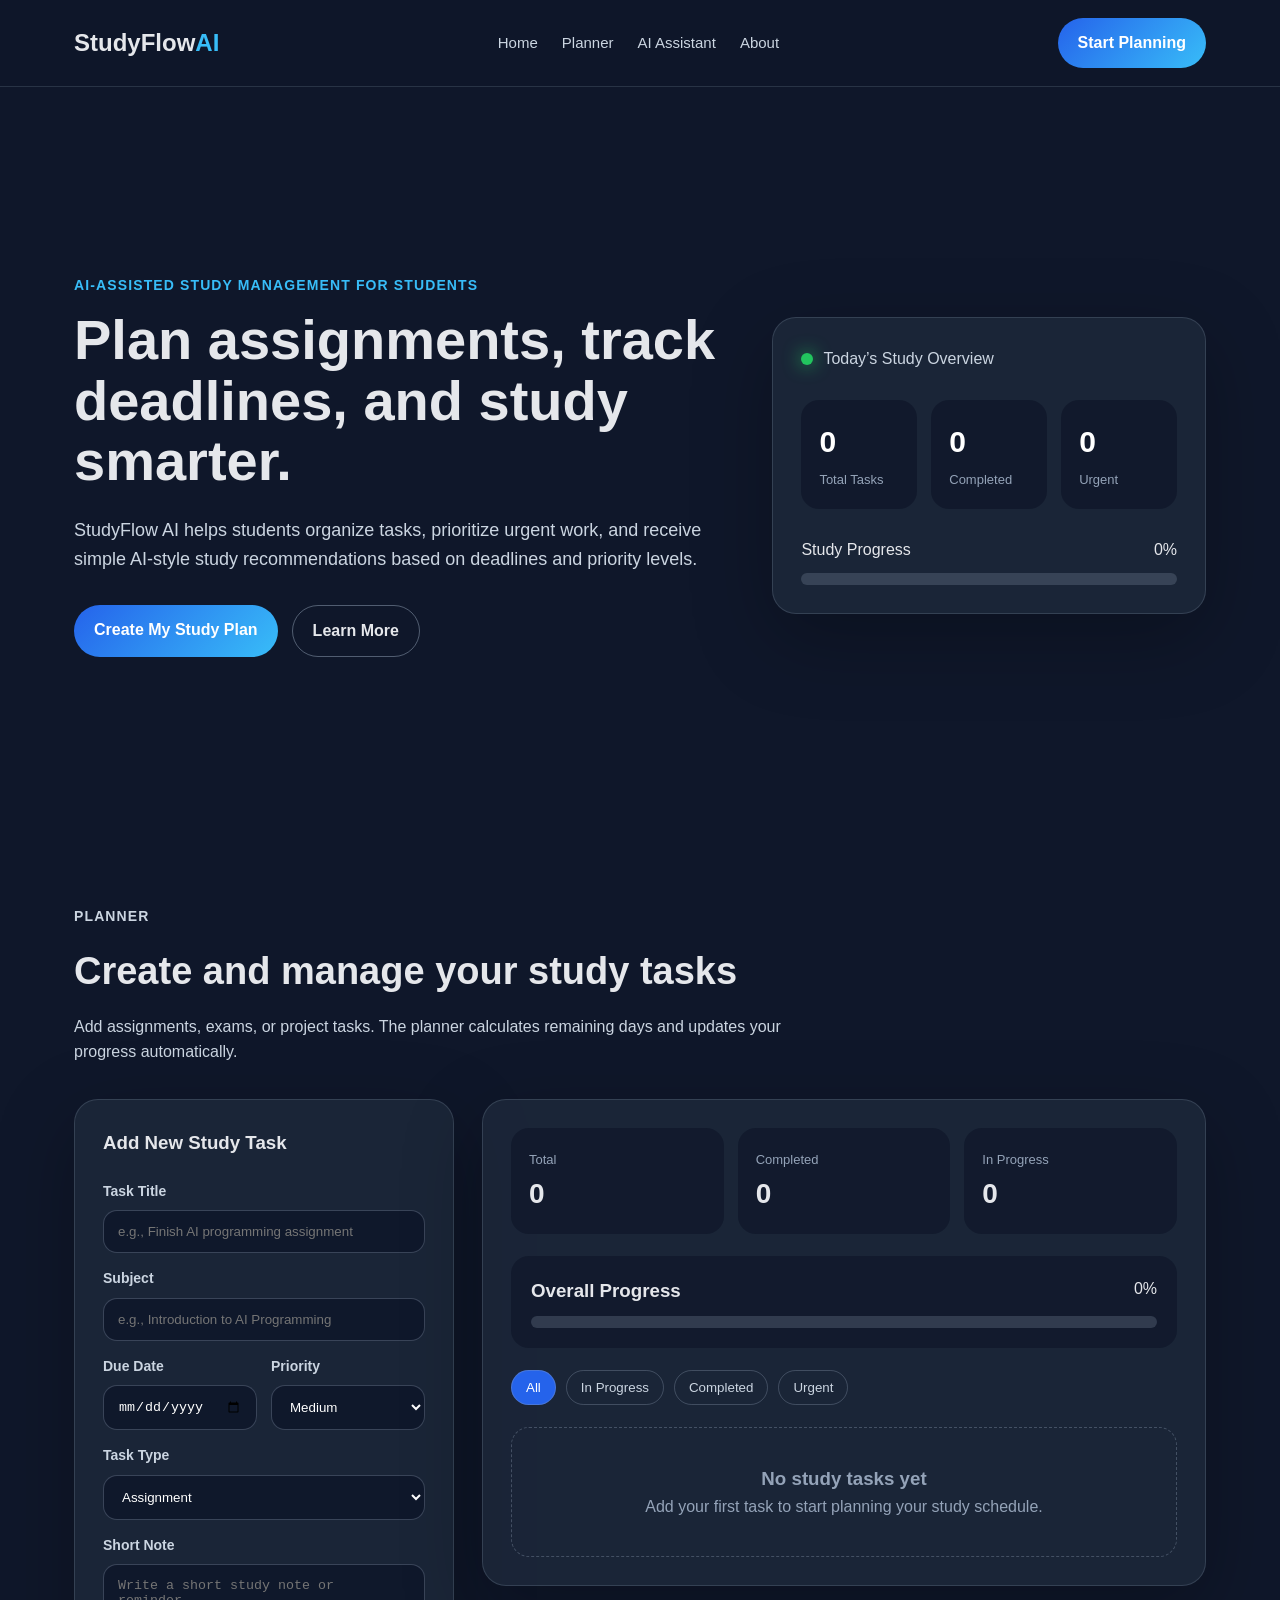
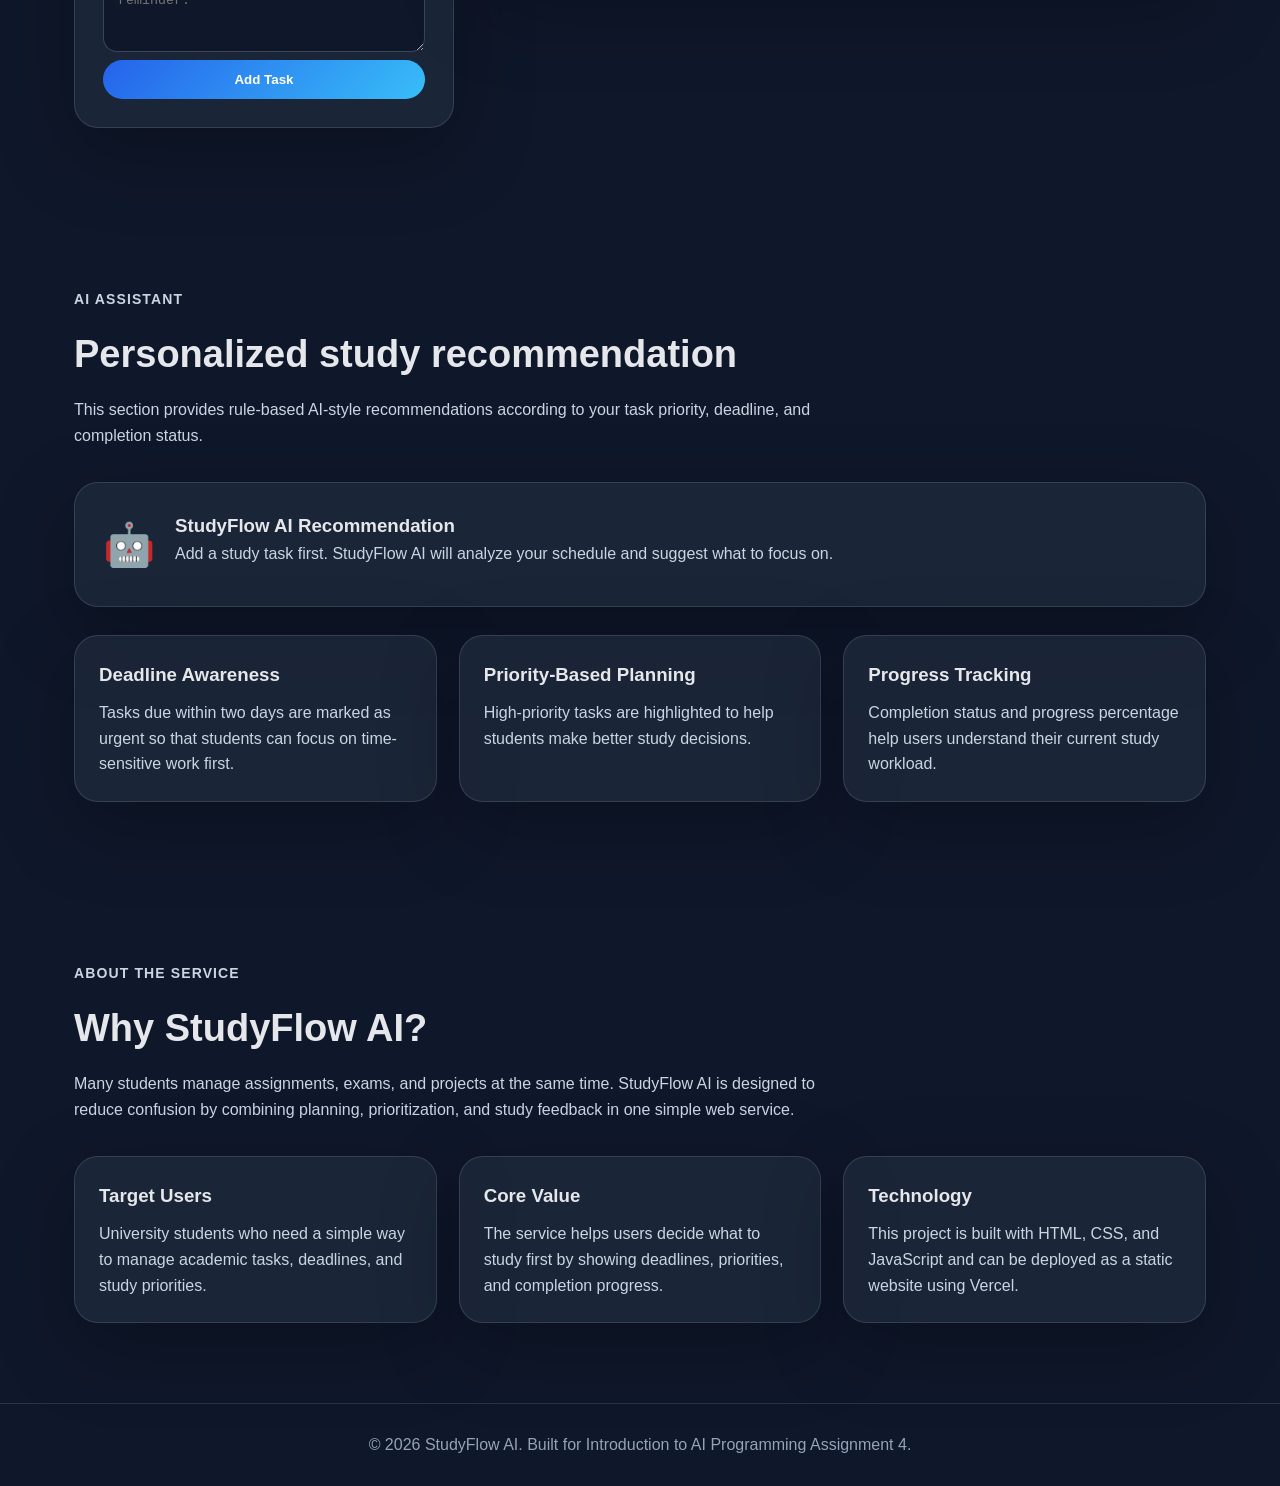
==== index.html @ b733a641 "Initial StudyFlow AI project" ====
<!DOCTYPE html>
<html lang="en">
<head>
  <meta charset="UTF-8" />
  <meta name="viewport" content="width=device-width, initial-scale=1.0" />
  <title>StudyFlow AI | Smart Study Planner</title>
  <link rel="stylesheet" href="style.css" />
</head>
<body>
  <header class="site-header">
    <nav class="navbar">
      <a href="#home" class="logo">StudyFlow<span>AI</span></a>

      <button class="menu-toggle" id="menuToggle" aria-label="Open navigation menu">
        ☰
      </button>

      <ul class="nav-links" id="navLinks">
        <li><a href="#home">Home</a></li>
        <li><a href="#planner">Planner</a></li>
        <li><a href="#assistant">AI Assistant</a></li>
        <li><a href="#about">About</a></li>
      </ul>

      <a href="#planner" class="nav-button">Start Planning</a>
    </nav>
  </header>

  <main>
    <section id="home" class="hero-section">
      <div class="hero-content">
        <p class="eyebrow">AI-assisted study management for students</p>
        <h1>Plan assignments, track deadlines, and study smarter.</h1>
        <p class="hero-description">
          StudyFlow AI helps students organize tasks, prioritize urgent work,
          and receive simple AI-style study recommendations based on deadlines
          and priority levels.
        </p>

        <div class="hero-actions">
          <a href="#planner" class="primary-button">Create My Study Plan</a>
          <a href="#about" class="secondary-button">Learn More</a>
        </div>
      </div>

      <div class="hero-card">
        <div class="card-header">
          <span class="status-dot"></span>
          <span>Today’s Study Overview</span>
        </div>

        <div class="overview-grid">
          <div>
            <strong id="heroTotalTasks">0</strong>
            <span>Total Tasks</span>
          </div>
          <div>
            <strong id="heroCompletedTasks">0</strong>
            <span>Completed</span>
          </div>
          <div>
            <strong id="heroUrgentTasks">0</strong>
            <span>Urgent</span>
          </div>
        </div>

        <div class="mini-progress">
          <div class="mini-progress-label">
            <span>Study Progress</span>
            <span id="heroProgressText">0%</span>
          </div>
          <div class="progress-track">
            <div class="progress-fill" id="heroProgressFill"></div>
          </div>
        </div>
      </div>
    </section>

    <section id="planner" class="section planner-section">
      <div class="section-heading">
        <p class="eyebrow">Planner</p>
        <h2>Create and manage your study tasks</h2>
        <p>
          Add assignments, exams, or project tasks. The planner calculates
          remaining days and updates your progress automatically.
        </p>
      </div>

      <div class="planner-layout">
        <form class="task-form" id="taskForm">
          <h3>Add New Study Task</h3>

          <label for="taskTitle">Task Title</label>
          <input
            type="text"
            id="taskTitle"
            placeholder="e.g., Finish AI programming assignment"
            required
          />

          <label for="subjectName">Subject</label>
          <input
            type="text"
            id="subjectName"
            placeholder="e.g., Introduction to AI Programming"
            required
          />

          <div class="form-row">
            <div>
              <label for="dueDate">Due Date</label>
              <input type="date" id="dueDate" required />
            </div>

            <div>
              <label for="priority">Priority</label>
              <select id="priority" required>
                <option value="High">High</option>
                <option value="Medium" selected>Medium</option>
                <option value="Low">Low</option>
              </select>
            </div>
          </div>

          <label for="taskType">Task Type</label>
          <select id="taskType" required>
            <option value="Assignment">Assignment</option>
            <option value="Exam">Exam</option>
            <option value="Project">Project</option>
            <option value="Review">Review</option>
          </select>

          <label for="taskNote">Short Note</label>
          <textarea
            id="taskNote"
            rows="4"
            placeholder="Write a short study note or reminder."
          ></textarea>

          <button type="submit" class="primary-button full-width">
            Add Task
          </button>
        </form>

        <div class="task-dashboard">
          <div class="dashboard-summary">
            <div class="summary-card">
              <span>Total</span>
              <strong id="totalTasks">0</strong>
            </div>
            <div class="summary-card">
              <span>Completed</span>
              <strong id="completedTasks">0</strong>
            </div>
            <div class="summary-card">
              <span>In Progress</span>
              <strong id="pendingTasks">0</strong>
            </div>
          </div>

          <div class="progress-panel">
            <div class="progress-title">
              <h3>Overall Progress</h3>
              <span id="progressPercentage">0%</span>
            </div>
            <div class="progress-track">
              <div class="progress-fill" id="progressFill"></div>
            </div>
          </div>

          <div class="filter-bar">
            <button class="filter-button active" data-filter="all">All</button>
            <button class="filter-button" data-filter="pending">In Progress</button>
            <button class="filter-button" data-filter="completed">Completed</button>
            <button class="filter-button" data-filter="urgent">Urgent</button>
          </div>

          <div class="task-list" id="taskList">
            <div class="empty-state" id="emptyState">
              <h3>No study tasks yet</h3>
              <p>Add your first task to start planning your study schedule.</p>
            </div>
          </div>
        </div>
      </div>
    </section>

    <section id="assistant" class="section assistant-section">
      <div class="section-heading">
        <p class="eyebrow">AI Assistant</p>
        <h2>Personalized study recommendation</h2>
        <p>
          This section provides rule-based AI-style recommendations according
          to your task priority, deadline, and completion status.
        </p>
      </div>

      <div class="assistant-card">
        <div class="assistant-icon">🤖</div>
        <div>
          <h3>StudyFlow AI Recommendation</h3>
          <p id="aiRecommendation">
            Add a study task first. StudyFlow AI will analyze your schedule and
            suggest what to focus on.
          </p>
        </div>
      </div>

      <div class="tip-grid">
        <div class="tip-card">
          <h3>Deadline Awareness</h3>
          <p>
            Tasks due within two days are marked as urgent so that students can
            focus on time-sensitive work first.
          </p>
        </div>

        <div class="tip-card">
          <h3>Priority-Based Planning</h3>
          <p>
            High-priority tasks are highlighted to help students make better
            study decisions.
          </p>
        </div>

        <div class="tip-card">
          <h3>Progress Tracking</h3>
          <p>
            Completion status and progress percentage help users understand
            their current study workload.
          </p>
        </div>
      </div>
    </section>

    <section id="about" class="section about-section">
      <div class="section-heading">
        <p class="eyebrow">About the Service</p>
        <h2>Why StudyFlow AI?</h2>
        <p>
          Many students manage assignments, exams, and projects at the same
          time. StudyFlow AI is designed to reduce confusion by combining
          planning, prioritization, and study feedback in one simple web service.
        </p>
      </div>

      <div class="about-grid">
        <div class="about-card">
          <h3>Target Users</h3>
          <p>
            University students who need a simple way to manage academic tasks,
            deadlines, and study priorities.
          </p>
        </div>

        <div class="about-card">
          <h3>Core Value</h3>
          <p>
            The service helps users decide what to study first by showing
            deadlines, priorities, and completion progress.
          </p>
        </div>

        <div class="about-card">
          <h3>Technology</h3>
          <p>
            This project is built with HTML, CSS, and JavaScript and can be
            deployed as a static website using Vercel.
          </p>
        </div>
      </div>
    </section>
  </main>

  <footer class="site-footer">
    <p>© 2026 StudyFlow AI. Built for Introduction to AI Programming Assignment 4.</p>
  </footer>

  <script src="script.js"></script>
</body>
</html>
---- style.css ----
* {
  box-sizing: border-box;
  margin: 0;
  padding: 0;
}

html {
  scroll-behavior: smooth;
}

body {
  font-family: Arial, sans-serif;
  background: #0f172a;
  color: #e5e7eb;
  line-height: 1.6;
}

a {
  color: inherit;
  text-decoration: none;
}

.site-header {
  position: sticky;
  top: 0;
  z-index: 100;
  background: rgba(15, 23, 42, 0.92);
  backdrop-filter: blur(12px);
  border-bottom: 1px solid rgba(148, 163, 184, 0.2);
}

.navbar {
  max-width: 1180px;
  margin: 0 auto;
  padding: 18px 24px;
  display: flex;
  align-items: center;
  justify-content: space-between;
}

.logo {
  font-size: 24px;
  font-weight: 800;
}

.logo span {
  color: #38bdf8;
}

.nav-links {
  display: flex;
  gap: 24px;
  list-style: none;
}

.nav-links a {
  color: #cbd5e1;
  font-size: 15px;
}

.nav-links a:hover {
  color: #38bdf8;
}

.menu-toggle {
  display: none;
  background: none;
  border: none;
  color: white;
  font-size: 26px;
  cursor: pointer;
}

.nav-button,
.primary-button,
.secondary-button {
  border-radius: 999px;
  padding: 12px 20px;
  font-weight: 700;
  cursor: pointer;
  border: none;
  display: inline-block;
}

.nav-button,
.primary-button {
  background: linear-gradient(135deg, #2563eb, #38bdf8);
  color: white;
}

.secondary-button {
  border: 1px solid rgba(148, 163, 184, 0.5);
  color: #e5e7eb;
}

.full-width {
  width: 100%;
}

.hero-section {
  max-width: 1180px;
  margin: 0 auto;
  min-height: 82vh;
  padding: 90px 24px 70px;
  display: grid;
  grid-template-columns: 1.2fr 0.8fr;
  gap: 48px;
  align-items: center;
}

.eyebrow {
  color: #38bdf8;
  font-size: 14px;
  font-weight: 800;
  text-transform: uppercase;
  letter-spacing: 0.08em;
  margin-bottom: 14px;
}

.hero-content h1 {
  font-size: 56px;
  line-height: 1.08;
  margin-bottom: 24px;
}

.hero-description {
  color: #cbd5e1;
  max-width: 680px;
  font-size: 18px;
  margin-bottom: 32px;
}

.hero-actions {
  display: flex;
  gap: 14px;
  flex-wrap: wrap;
}

.hero-card,
.task-form,
.task-dashboard,
.assistant-card,
.tip-card,
.about-card {
  background: rgba(30, 41, 59, 0.78);
  border: 1px solid rgba(148, 163, 184, 0.22);
  border-radius: 24px;
  box-shadow: 0 24px 80px rgba(0, 0, 0, 0.26);
}

.hero-card {
  padding: 28px;
}

.card-header {
  display: flex;
  align-items: center;
  gap: 10px;
  color: #cbd5e1;
  margin-bottom: 28px;
}

.status-dot {
  width: 12px;
  height: 12px;
  background: #22c55e;
  border-radius: 50%;
  box-shadow: 0 0 18px #22c55e;
}

.overview-grid {
  display: grid;
  grid-template-columns: repeat(3, 1fr);
  gap: 14px;
  margin-bottom: 28px;
}

.overview-grid div {
  background: rgba(15, 23, 42, 0.8);
  border-radius: 18px;
  padding: 18px;
}

.overview-grid strong {
  display: block;
  font-size: 30px;
  color: white;
}

.overview-grid span {
  color: #94a3b8;
  font-size: 13px;
}

.mini-progress-label,
.progress-title {
  display: flex;
  justify-content: space-between;
  margin-bottom: 10px;
}

.progress-track {
  width: 100%;
  height: 12px;
  background: rgba(148, 163, 184, 0.24);
  border-radius: 999px;
  overflow: hidden;
}

.progress-fill {
  height: 100%;
  width: 0%;
  background: linear-gradient(135deg, #22c55e, #38bdf8);
  border-radius: 999px;
  transition: width 0.3s ease;
}

.section {
  max-width: 1180px;
  margin: 0 auto;
  padding: 80px 24px;
}

.section-heading {
  max-width: 760px;
  margin-bottom: 34px;
}

.section-heading h2 {
  font-size: 38px;
  margin-bottom: 12px;
}

.section-heading p {
  color: #cbd5e1;
}

.planner-layout {
  display: grid;
  grid-template-columns: 380px 1fr;
  gap: 28px;
  align-items: start;
}

.task-form,
.task-dashboard {
  padding: 28px;
}

.task-form h3 {
  margin-bottom: 22px;
}

label {
  display: block;
  margin: 14px 0 8px;
  color: #cbd5e1;
  font-weight: 700;
  font-size: 14px;
}

input,
select,
textarea {
  width: 100%;
  padding: 13px 14px;
  border-radius: 14px;
  border: 1px solid rgba(148, 163, 184, 0.32);
  background: rgba(15, 23, 42, 0.86);
  color: white;
  outline: none;
}

input:focus,
select:focus,
textarea:focus {
  border-color: #38bdf8;
}

.form-row {
  display: grid;
  grid-template-columns: 1fr 1fr;
  gap: 14px;
}

.dashboard-summary {
  display: grid;
  grid-template-columns: repeat(3, 1fr);
  gap: 14px;
  margin-bottom: 22px;
}

.summary-card {
  background: rgba(15, 23, 42, 0.75);
  border-radius: 18px;
  padding: 18px;
}

.summary-card span {
  color: #94a3b8;
  font-size: 13px;
}

.summary-card strong {
  display: block;
  font-size: 28px;
}

.progress-panel {
  background: rgba(15, 23, 42, 0.75);
  border-radius: 18px;
  padding: 20px;
  margin-bottom: 22px;
}

.filter-bar {
  display: flex;
  flex-wrap: wrap;
  gap: 10px;
  margin-bottom: 22px;
}

.filter-button {
  border: 1px solid rgba(148, 163, 184, 0.32);
  background: transparent;
  color: #cbd5e1;
  padding: 9px 14px;
  border-radius: 999px;
  cursor: pointer;
}

.filter-button.active,
.filter-button:hover {
  background: #2563eb;
  color: white;
}

.task-list {
  display: grid;
  gap: 14px;
}

.task-card {
  background: rgba(15, 23, 42, 0.82);
  border: 1px solid rgba(148, 163, 184, 0.22);
  border-radius: 18px;
  padding: 18px;
}

.task-card.completed {
  opacity: 0.62;
}

.task-card.completed h3 {
  text-decoration: line-through;
}

.task-top {
  display: flex;
  justify-content: space-between;
  gap: 12px;
  align-items: start;
  margin-bottom: 10px;
}

.task-meta {
  color: #94a3b8;
  font-size: 14px;
  margin-bottom: 12px;
}

.badge-row {
  display: flex;
  flex-wrap: wrap;
  gap: 8px;
  margin-bottom: 12px;
}

.badge {
  border-radius: 999px;
  padding: 5px 10px;
  font-size: 12px;
  font-weight: 700;
}

.badge.high {
  background: rgba(239, 68, 68, 0.18);
  color: #fca5a5;
}

.badge.medium {
  background: rgba(234, 179, 8, 0.18);
  color: #fde68a;
}

.badge.low {
  background: rgba(34, 197, 94, 0.18);
  color: #86efac;
}

.badge.urgent {
  background: rgba(249, 115, 22, 0.18);
  color: #fdba74;
}

.task-actions {
  display: flex;
  gap: 8px;
  flex-wrap: wrap;
}

.small-button {
  border: none;
  border-radius: 999px;
  padding: 8px 12px;
  cursor: pointer;
  color: white;
  background: #334155;
}

.small-button.complete {
  background: #16a34a;
}

.small-button.delete {
  background: #dc2626;
}

.empty-state {
  text-align: center;
  color: #94a3b8;
  padding: 36px 20px;
  border: 1px dashed rgba(148, 163, 184, 0.34);
  border-radius: 18px;
}

.assistant-card {
  padding: 28px;
  display: flex;
  gap: 20px;
  align-items: flex-start;
  margin-bottom: 28px;
}

.assistant-icon {
  font-size: 42px;
}

.assistant-card p {
  color: #cbd5e1;
}

.tip-grid,
.about-grid {
  display: grid;
  grid-template-columns: repeat(3, 1fr);
  gap: 22px;
}

.tip-card,
.about-card {
  padding: 24px;
}

.tip-card p,
.about-card p {
  color: #cbd5e1;
  margin-top: 10px;
}

.site-footer {
  border-top: 1px solid rgba(148, 163, 184, 0.2);
  text-align: center;
  padding: 28px 20px;
  color: #94a3b8;
}

@media (max-width: 900px) {
  .hero-section,
  .planner-layout,
  .tip-grid,
  .about-grid {
    grid-template-columns: 1fr;
  }

  .hero-content h1 {
    font-size: 42px;
  }

  .nav-button {
    display: none;
  }

  .menu-toggle {
    display: block;
  }

  .nav-links {
    display: none;
    position: absolute;
    top: 68px;
    right: 24px;
    left: 24px;
    background: #1e293b;
    padding: 20px;
    border-radius: 18px;
    flex-direction: column;
  }

  .nav-links.show {
    display: flex;
  }
}

@media (max-width: 560px) {
  .overview-grid,
  .dashboard-summary,
  .form-row {
    grid-template-columns: 1fr;
  }

  .hero-content h1 {
    font-size: 34px;
  }

  .section-heading h2 {
    font-size: 30px;
  }
}
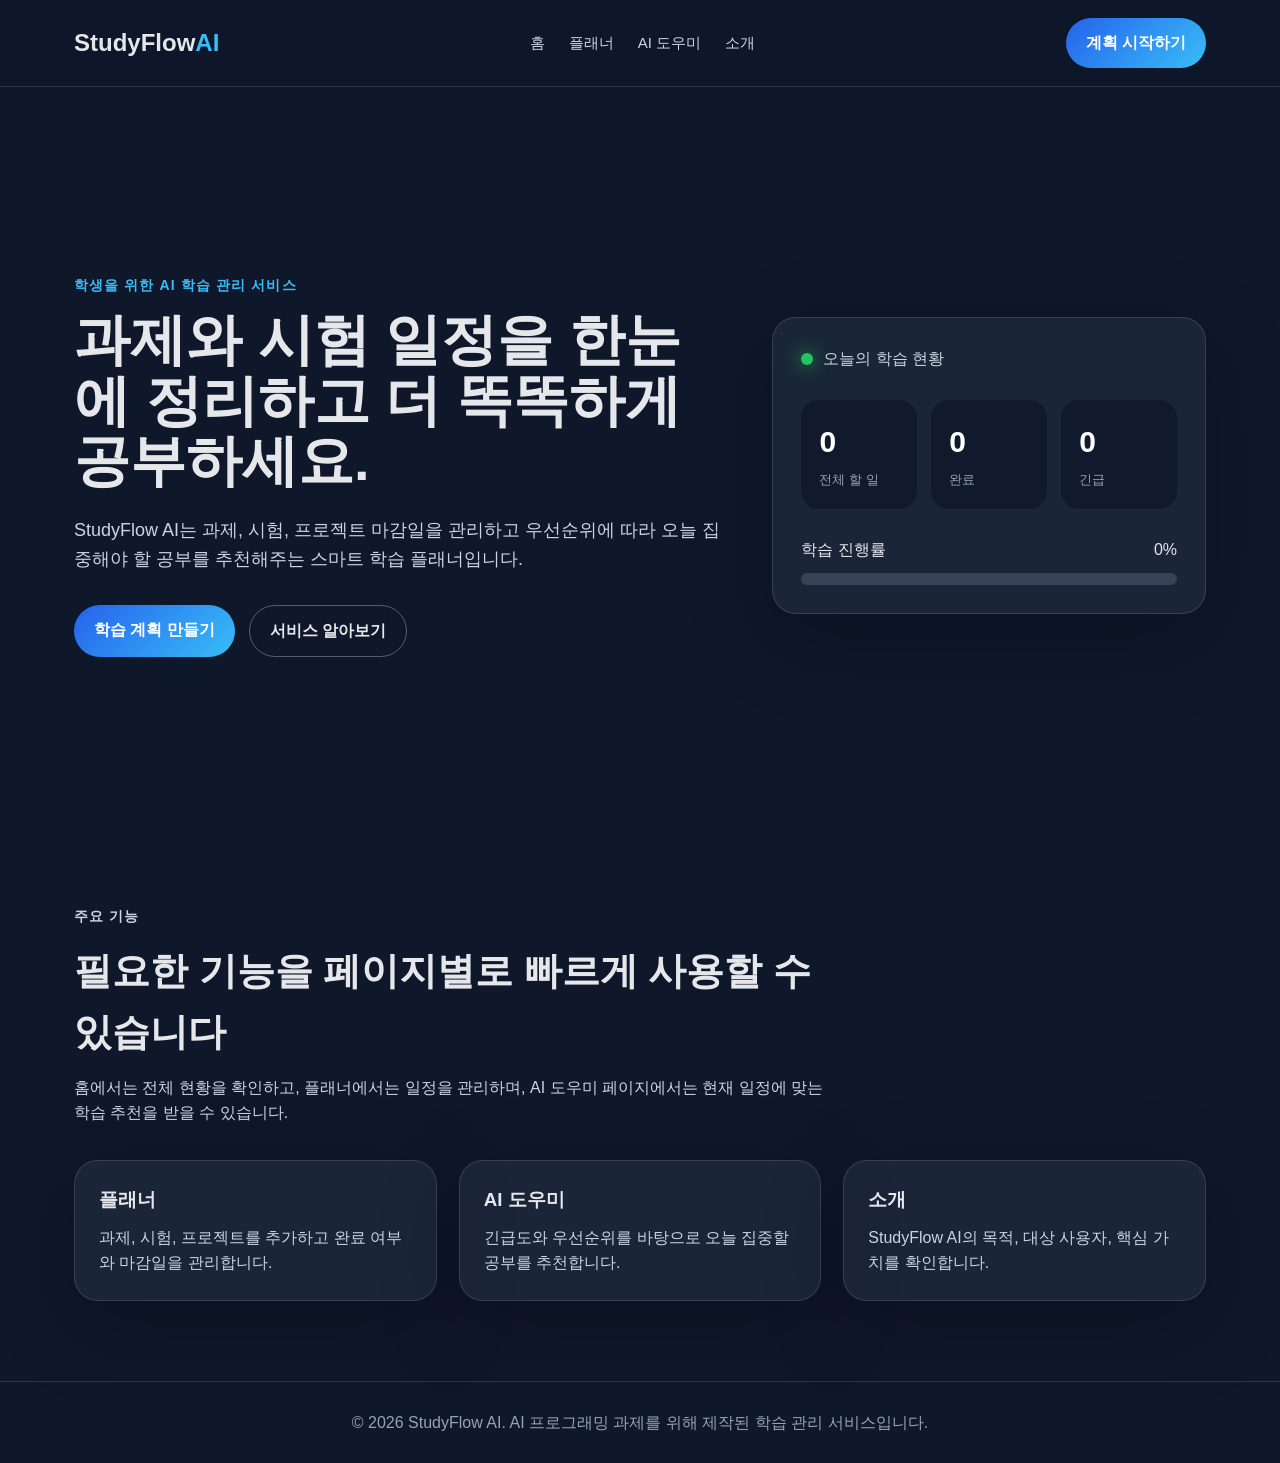
==== commit 1f64566b: "Convert home page to Korean multi-page layout" ====
--- a/index.html
+++ b/index.html
@@ -1,72 +1,71 @@
 <!DOCTYPE html>
-<html lang="en">
+<html lang="ko">
 <head>
   <meta charset="UTF-8" />
   <meta name="viewport" content="width=device-width, initial-scale=1.0" />
-  <title>StudyFlow AI | Smart Study Planner</title>
+  <title>StudyFlow AI | 스마트 학습 플래너</title>
   <link rel="stylesheet" href="style.css" />
 </head>
 <body>
   <header class="site-header">
     <nav class="navbar">
-      <a href="#home" class="logo">StudyFlow<span>AI</span></a>
+      <a href="index.html" class="logo">StudyFlow<span>AI</span></a>
 
-      <button class="menu-toggle" id="menuToggle" aria-label="Open navigation menu">
+      <button class="menu-toggle" id="menuToggle" aria-label="메뉴 열기">
         ☰
       </button>
 
       <ul class="nav-links" id="navLinks">
-        <li><a href="#home">Home</a></li>
-        <li><a href="#planner">Planner</a></li>
-        <li><a href="#assistant">AI Assistant</a></li>
-        <li><a href="#about">About</a></li>
+        <li><a href="index.html" class="active">홈</a></li>
+        <li><a href="planner.html">플래너</a></li>
+        <li><a href="assistant.html">AI 도우미</a></li>
+        <li><a href="about.html">소개</a></li>
       </ul>
 
-      <a href="#planner" class="nav-button">Start Planning</a>
+      <a href="planner.html" class="nav-button">계획 시작하기</a>
     </nav>
   </header>
 
   <main>
-    <section id="home" class="hero-section">
+    <section class="hero-section">
       <div class="hero-content">
-        <p class="eyebrow">AI-assisted study management for students</p>
-        <h1>Plan assignments, track deadlines, and study smarter.</h1>
+        <p class="eyebrow">학생을 위한 AI 학습 관리 서비스</p>
+        <h1>과제와 시험 일정을 한눈에 정리하고 더 똑똑하게 공부하세요.</h1>
         <p class="hero-description">
-          StudyFlow AI helps students organize tasks, prioritize urgent work,
-          and receive simple AI-style study recommendations based on deadlines
-          and priority levels.
+          StudyFlow AI는 과제, 시험, 프로젝트 마감일을 관리하고 우선순위에 따라
+          오늘 집중해야 할 공부를 추천해주는 스마트 학습 플래너입니다.
         </p>
 
         <div class="hero-actions">
-          <a href="#planner" class="primary-button">Create My Study Plan</a>
-          <a href="#about" class="secondary-button">Learn More</a>
+          <a href="planner.html" class="primary-button">학습 계획 만들기</a>
+          <a href="about.html" class="secondary-button">서비스 알아보기</a>
         </div>
       </div>
 
       <div class="hero-card">
         <div class="card-header">
           <span class="status-dot"></span>
-          <span>Today’s Study Overview</span>
+          <span>오늘의 학습 현황</span>
         </div>
 
         <div class="overview-grid">
           <div>
             <strong id="heroTotalTasks">0</strong>
-            <span>Total Tasks</span>
+            <span>전체 할 일</span>
           </div>
           <div>
             <strong id="heroCompletedTasks">0</strong>
-            <span>Completed</span>
+            <span>완료</span>
           </div>
           <div>
             <strong id="heroUrgentTasks">0</strong>
-            <span>Urgent</span>
+            <span>긴급</span>
           </div>
         </div>
 
         <div class="mini-progress">
           <div class="mini-progress-label">
-            <span>Study Progress</span>
+            <span>학습 진행률</span>
             <span id="heroProgressText">0%</span>
           </div>
           <div class="progress-track">
@@ -76,204 +75,35 @@
       </div>
     </section>
 
-    <section id="planner" class="section planner-section">
+    <section class="section">
       <div class="section-heading">
-        <p class="eyebrow">Planner</p>
-        <h2>Create and manage your study tasks</h2>
+        <p class="eyebrow">주요 기능</p>
+        <h2>필요한 기능을 페이지별로 빠르게 사용할 수 있습니다</h2>
         <p>
-          Add assignments, exams, or project tasks. The planner calculates
-          remaining days and updates your progress automatically.
+          홈에서는 전체 현황을 확인하고, 플래너에서는 일정을 관리하며,
+          AI 도우미 페이지에서는 현재 일정에 맞는 학습 추천을 받을 수 있습니다.
         </p>
       </div>
 
-      <div class="planner-layout">
-        <form class="task-form" id="taskForm">
-          <h3>Add New Study Task</h3>
-
-          <label for="taskTitle">Task Title</label>
-          <input
-            type="text"
-            id="taskTitle"
-            placeholder="e.g., Finish AI programming assignment"
-            required
-          />
-
-          <label for="subjectName">Subject</label>
-          <input
-            type="text"
-            id="subjectName"
-            placeholder="e.g., Introduction to AI Programming"
-            required
-          />
-
-          <div class="form-row">
-            <div>
-              <label for="dueDate">Due Date</label>
-              <input type="date" id="dueDate" required />
-            </div>
-
-            <div>
-              <label for="priority">Priority</label>
-              <select id="priority" required>
-                <option value="High">High</option>
-                <option value="Medium" selected>Medium</option>
-                <option value="Low">Low</option>
-              </select>
-            </div>
-          </div>
-
-          <label for="taskType">Task Type</label>
-          <select id="taskType" required>
-            <option value="Assignment">Assignment</option>
-            <option value="Exam">Exam</option>
-            <option value="Project">Project</option>
-            <option value="Review">Review</option>
-          </select>
-
-          <label for="taskNote">Short Note</label>
-          <textarea
-            id="taskNote"
-            rows="4"
-            placeholder="Write a short study note or reminder."
-          ></textarea>
-
-          <button type="submit" class="primary-button full-width">
-            Add Task
-          </button>
-        </form>
-
-        <div class="task-dashboard">
-          <div class="dashboard-summary">
-            <div class="summary-card">
-              <span>Total</span>
-              <strong id="totalTasks">0</strong>
-            </div>
-            <div class="summary-card">
-              <span>Completed</span>
-              <strong id="completedTasks">0</strong>
-            </div>
-            <div class="summary-card">
-              <span>In Progress</span>
-              <strong id="pendingTasks">0</strong>
-            </div>
-          </div>
-
-          <div class="progress-panel">
-            <div class="progress-title">
-              <h3>Overall Progress</h3>
-              <span id="progressPercentage">0%</span>
-            </div>
-            <div class="progress-track">
-              <div class="progress-fill" id="progressFill"></div>
-            </div>
-          </div>
-
-          <div class="filter-bar">
-            <button class="filter-button active" data-filter="all">All</button>
-            <button class="filter-button" data-filter="pending">In Progress</button>
-            <button class="filter-button" data-filter="completed">Completed</button>
-            <button class="filter-button" data-filter="urgent">Urgent</button>
-          </div>
-
-          <div class="task-list" id="taskList">
-            <div class="empty-state" id="emptyState">
-              <h3>No study tasks yet</h3>
-              <p>Add your first task to start planning your study schedule.</p>
-            </div>
-          </div>
-        </div>
-      </div>
-    </section>
-
-    <section id="assistant" class="section assistant-section">
-      <div class="section-heading">
-        <p class="eyebrow">AI Assistant</p>
-        <h2>Personalized study recommendation</h2>
-        <p>
-          This section provides rule-based AI-style recommendations according
-          to your task priority, deadline, and completion status.
-        </p>
-      </div>
-
-      <div class="assistant-card">
-        <div class="assistant-icon">🤖</div>
-        <div>
-          <h3>StudyFlow AI Recommendation</h3>
-          <p id="aiRecommendation">
-            Add a study task first. StudyFlow AI will analyze your schedule and
-            suggest what to focus on.
-          </p>
-        </div>
-      </div>
-
       <div class="tip-grid">
-        <div class="tip-card">
-          <h3>Deadline Awareness</h3>
-          <p>
-            Tasks due within two days are marked as urgent so that students can
-            focus on time-sensitive work first.
-          </p>
-        </div>
-
-        <div class="tip-card">
-          <h3>Priority-Based Planning</h3>
-          <p>
-            High-priority tasks are highlighted to help students make better
-            study decisions.
-          </p>
-        </div>
-
-        <div class="tip-card">
-          <h3>Progress Tracking</h3>
-          <p>
-            Completion status and progress percentage help users understand
-            their current study workload.
-          </p>
-        </div>
-      </div>
-    </section>
-
-    <section id="about" class="section about-section">
-      <div class="section-heading">
-        <p class="eyebrow">About the Service</p>
-        <h2>Why StudyFlow AI?</h2>
-        <p>
-          Many students manage assignments, exams, and projects at the same
-          time. StudyFlow AI is designed to reduce confusion by combining
-          planning, prioritization, and study feedback in one simple web service.
-        </p>
-      </div>
-
-      <div class="about-grid">
-        <div class="about-card">
-          <h3>Target Users</h3>
-          <p>
-            University students who need a simple way to manage academic tasks,
-            deadlines, and study priorities.
-          </p>
-        </div>
-
-        <div class="about-card">
-          <h3>Core Value</h3>
-          <p>
-            The service helps users decide what to study first by showing
-            deadlines, priorities, and completion progress.
-          </p>
-        </div>
-
-        <div class="about-card">
-          <h3>Technology</h3>
-          <p>
-            This project is built with HTML, CSS, and JavaScript and can be
-            deployed as a static website using Vercel.
-          </p>
-        </div>
+        <a class="tip-card" href="planner.html">
+          <h3>플래너</h3>
+          <p>과제, 시험, 프로젝트를 추가하고 완료 여부와 마감일을 관리합니다.</p>
+        </a>
+        <a class="tip-card" href="assistant.html">
+          <h3>AI 도우미</h3>
+          <p>긴급도와 우선순위를 바탕으로 오늘 집중할 공부를 추천합니다.</p>
+        </a>
+        <a class="tip-card" href="about.html">
+          <h3>소개</h3>
+          <p>StudyFlow AI의 목적, 대상 사용자, 핵심 가치를 확인합니다.</p>
+        </a>
       </div>
     </section>
   </main>
 
   <footer class="site-footer">
-    <p>© 2026 StudyFlow AI. Built for Introduction to AI Programming Assignment 4.</p>
+    <p>© 2026 StudyFlow AI. AI 프로그래밍 과제를 위해 제작된 학습 관리 서비스입니다.</p>
   </footer>
 
   <script src="script.js"></script>
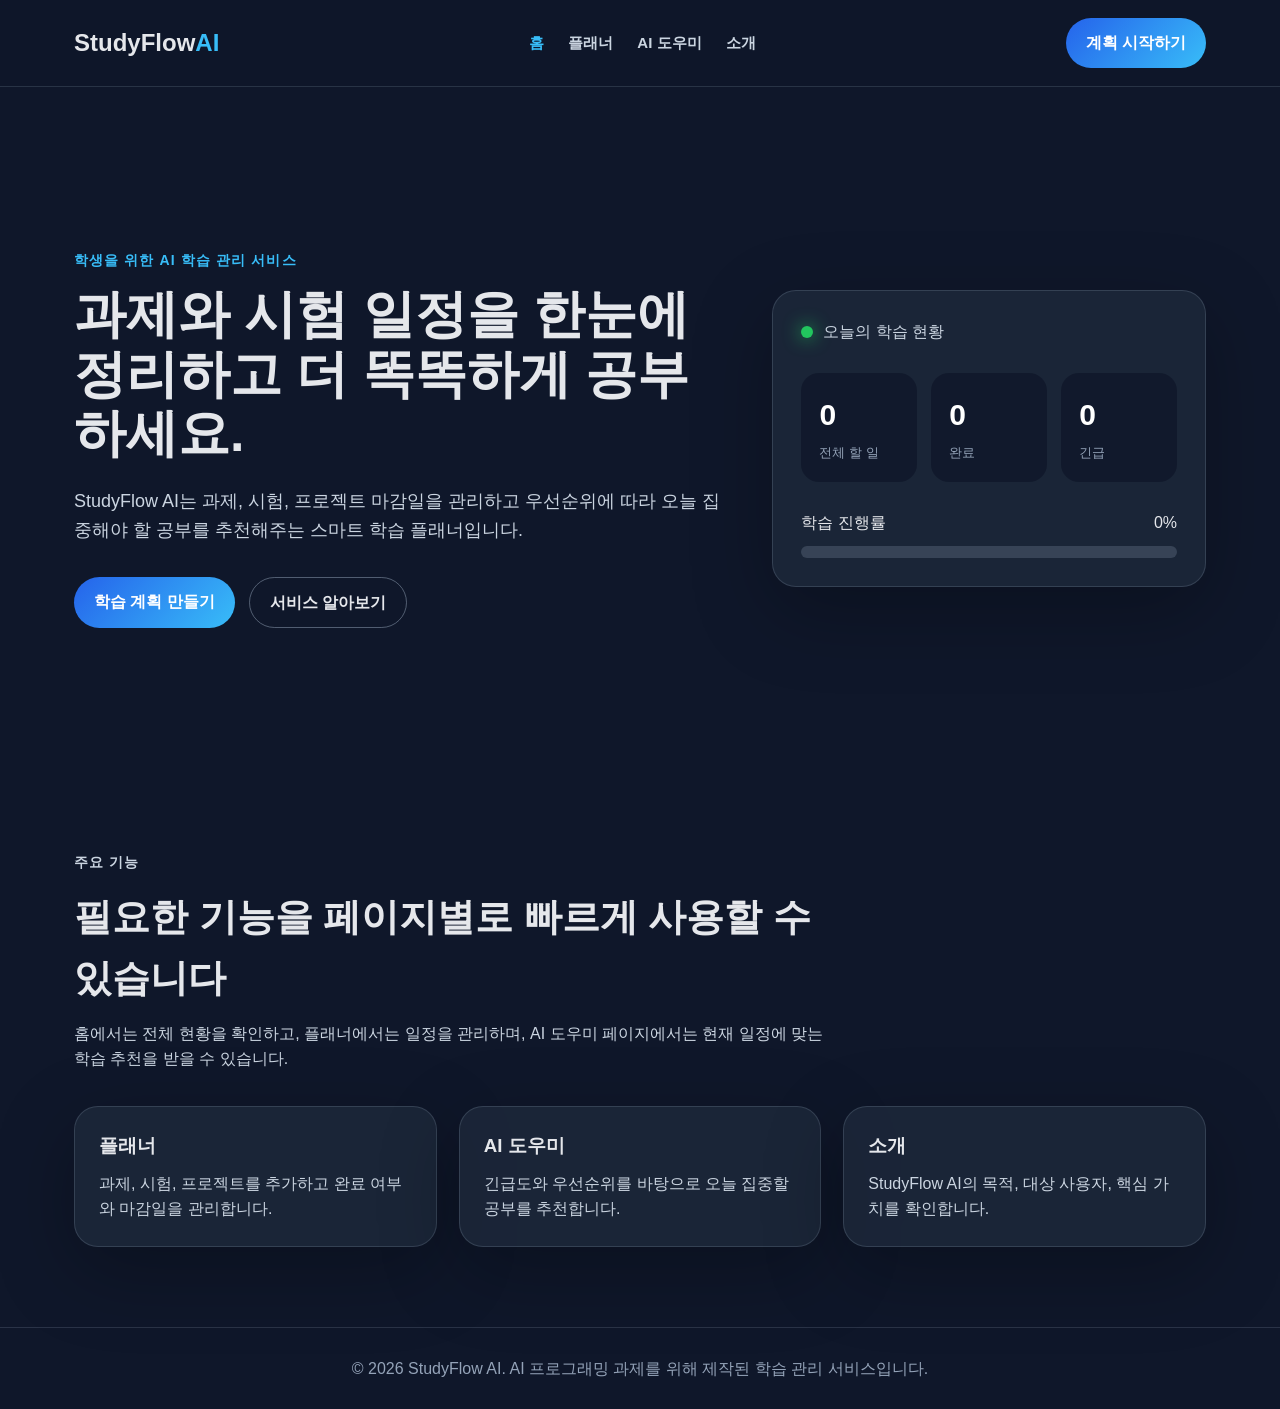
==== commit 14f546ee: "Clean up Korean home page markup" ====
--- a/index.html
+++ b/index.html
@@ -8,15 +8,13 @@
 </head>
 <body>
   <header class="site-header">
-    <nav class="navbar">
+    <nav class="navbar" aria-label="주요 메뉴">
       <a href="index.html" class="logo">StudyFlow<span>AI</span></a>
 
-      <button class="menu-toggle" id="menuToggle" aria-label="메뉴 열기">
-        ☰
-      </button>
+      <button class="menu-toggle" id="menuToggle" type="button" aria-label="메뉴 열기">☰</button>
 
       <ul class="nav-links" id="navLinks">
-        <li><a href="index.html" class="active">홈</a></li>
+        <li><a href="index.html" class="active" aria-current="page">홈</a></li>
         <li><a href="planner.html">플래너</a></li>
         <li><a href="assistant.html">AI 도우미</a></li>
         <li><a href="about.html">소개</a></li>
@@ -42,7 +40,7 @@
         </div>
       </div>
 
-      <div class="hero-card">
+      <aside class="hero-card" aria-label="오늘의 학습 현황">
         <div class="card-header">
           <span class="status-dot"></span>
           <span>오늘의 학습 현황</span>
@@ -72,7 +70,7 @@
             <div class="progress-fill" id="heroProgressFill"></div>
           </div>
         </div>
-      </div>
+      </aside>
     </section>
 
     <section class="section">
--- a/style.css
+++ b/style.css
@@ -56,9 +56,11 @@
 .nav-links a {
   color: #cbd5e1;
   font-size: 15px;
-}
-
-.nav-links a:hover {
+  font-weight: 700;
+}
+
+.nav-links a:hover,
+.nav-links a.active {
   color: #38bdf8;
 }
 
@@ -100,12 +102,16 @@
 .hero-section {
   max-width: 1180px;
   margin: 0 auto;
-  min-height: 82vh;
+  min-height: 76vh;
   padding: 90px 24px 70px;
   display: grid;
   grid-template-columns: 1.2fr 0.8fr;
   gap: 48px;
   align-items: center;
+}
+
+.page-section {
+  min-height: 72vh;
 }
 
 .eyebrow {
@@ -118,8 +124,8 @@
 }
 
 .hero-content h1 {
-  font-size: 56px;
-  line-height: 1.08;
+  font-size: 52px;
+  line-height: 1.14;
   margin-bottom: 24px;
 }
 
@@ -443,7 +449,16 @@
 }
 
 .assistant-icon {
-  font-size: 42px;
+  width: 52px;
+  height: 52px;
+  border-radius: 16px;
+  display: grid;
+  place-items: center;
+  flex: 0 0 auto;
+  background: linear-gradient(135deg, #2563eb, #38bdf8);
+  color: white;
+  font-size: 18px;
+  font-weight: 800;
 }
 
 .assistant-card p {
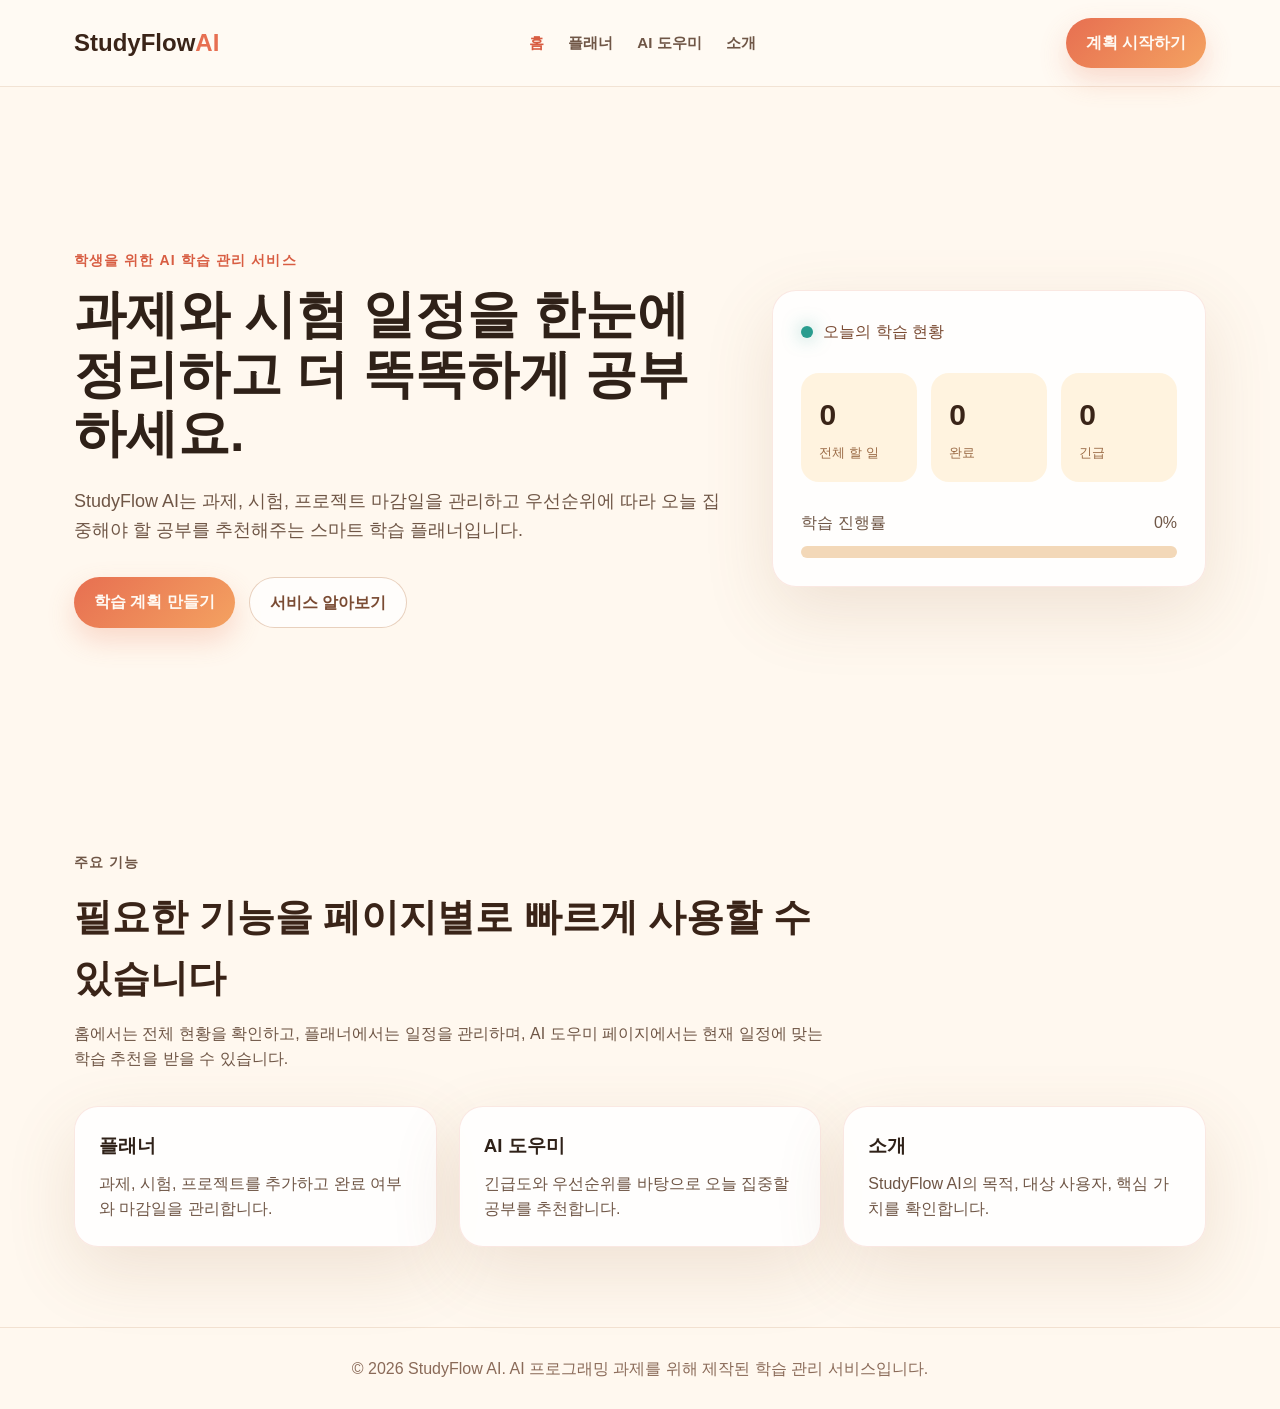
==== commit 090d991d: "Force browser to load warm stylesheet on home page" ====
--- a/index.html
+++ b/index.html
@@ -4,7 +4,7 @@
   <meta charset="UTF-8" />
   <meta name="viewport" content="width=device-width, initial-scale=1.0" />
   <title>StudyFlow AI | 스마트 학습 플래너</title>
-  <link rel="stylesheet" href="style.css" />
+  <link rel="stylesheet" href="style.css?v=warm-20260607" />
 </head>
 <body>
   <header class="site-header">
--- a/style.css
+++ b/style.css
@@ -1,3 +1,4 @@
+/* Base */
 * {
   box-sizing: border-box;
   margin: 0;
@@ -9,9 +10,9 @@
 }
 
 body {
+  background: #fff8ef;
+  color: #2f2118;
   font-family: Arial, sans-serif;
-  background: #0f172a;
-  color: #e5e7eb;
   line-height: 1.6;
 }
 
@@ -20,13 +21,14 @@
   text-decoration: none;
 }
 
+/* Header */
 .site-header {
   position: sticky;
   top: 0;
   z-index: 100;
-  background: rgba(15, 23, 42, 0.92);
+  background: rgba(255, 250, 243, 0.92);
+  border-bottom: 1px solid rgba(180, 121, 74, 0.18);
   backdrop-filter: blur(12px);
-  border-bottom: 1px solid rgba(148, 163, 184, 0.2);
 }
 
 .navbar {
@@ -39,12 +41,13 @@
 }
 
 .logo {
+  color: #3a2418;
   font-size: 24px;
   font-weight: 800;
 }
 
 .logo span {
-  color: #38bdf8;
+  color: #e76f51;
 }
 
 .nav-links {
@@ -54,55 +57,115 @@
 }
 
 .nav-links a {
-  color: #cbd5e1;
+  color: #6f5646;
   font-size: 15px;
   font-weight: 700;
 }
 
 .nav-links a:hover,
 .nav-links a.active {
-  color: #38bdf8;
+  color: #d85d42;
 }
 
 .menu-toggle {
   display: none;
   background: none;
   border: none;
-  color: white;
+  color: #4a2f22;
+  cursor: pointer;
   font-size: 26px;
-  cursor: pointer;
-}
-
+}
+
+/* Buttons */
 .nav-button,
 .primary-button,
 .secondary-button {
+  display: inline-block;
+  padding: 12px 20px;
+  border: none;
   border-radius: 999px;
-  padding: 12px 20px;
+  cursor: pointer;
   font-weight: 700;
-  cursor: pointer;
-  border: none;
-  display: inline-block;
 }
 
 .nav-button,
 .primary-button {
-  background: linear-gradient(135deg, #2563eb, #38bdf8);
-  color: white;
+  background: linear-gradient(135deg, #e76f51, #f4a261);
+  color: #fffaf3;
+  box-shadow: 0 12px 28px rgba(231, 111, 81, 0.24);
 }
 
 .secondary-button {
-  border: 1px solid rgba(148, 163, 184, 0.5);
-  color: #e5e7eb;
+  border: 1px solid rgba(183, 112, 61, 0.32);
+  background: rgba(255, 255, 255, 0.72);
+  color: #7a4b33;
 }
 
 .full-width {
   width: 100%;
 }
 
+.small-button {
+  padding: 8px 12px;
+  border: none;
+  border-radius: 999px;
+  background: #8d6e63;
+  color: white;
+  cursor: pointer;
+}
+
+.small-button.complete {
+  background: #2a9d8f;
+}
+
+.small-button.delete {
+  background: #c8553d;
+}
+
+/* Layout */
+.section {
+  max-width: 1180px;
+  margin: 0 auto;
+  padding: 80px 24px;
+}
+
+.page-section {
+  min-height: 72vh;
+}
+
+.section-heading {
+  max-width: 760px;
+  margin-bottom: 34px;
+}
+
+.section-heading h2 {
+  margin-bottom: 12px;
+  color: #3a2418;
+  font-size: 38px;
+}
+
+.section-heading p,
+.hero-description,
+.assistant-card p,
+.tip-card p,
+.about-card p {
+  color: #6f5646;
+}
+
+.eyebrow {
+  margin-bottom: 14px;
+  color: #d85d42;
+  font-size: 14px;
+  font-weight: 800;
+  letter-spacing: 0.08em;
+  text-transform: uppercase;
+}
+
+/* Home */
 .hero-section {
   max-width: 1180px;
+  min-height: 76vh;
   margin: 0 auto;
-  min-height: 76vh;
   padding: 90px 24px 70px;
   display: grid;
   grid-template-columns: 1.2fr 0.8fr;
@@ -110,36 +173,23 @@
   align-items: center;
 }
 
-.page-section {
-  min-height: 72vh;
-}
-
-.eyebrow {
-  color: #38bdf8;
-  font-size: 14px;
-  font-weight: 800;
-  text-transform: uppercase;
-  letter-spacing: 0.08em;
-  margin-bottom: 14px;
-}
-
 .hero-content h1 {
+  margin-bottom: 24px;
+  color: #2f2118;
   font-size: 52px;
   line-height: 1.14;
-  margin-bottom: 24px;
 }
 
 .hero-description {
-  color: #cbd5e1;
   max-width: 680px;
+  margin-bottom: 32px;
   font-size: 18px;
-  margin-bottom: 32px;
 }
 
 .hero-actions {
   display: flex;
+  flex-wrap: wrap;
   gap: 14px;
-  flex-wrap: wrap;
 }
 
 .hero-card,
@@ -148,10 +198,10 @@
 .assistant-card,
 .tip-card,
 .about-card {
-  background: rgba(30, 41, 59, 0.78);
-  border: 1px solid rgba(148, 163, 184, 0.22);
+  background: rgba(255, 255, 255, 0.86);
+  border: 1px solid rgba(216, 93, 66, 0.14);
   border-radius: 24px;
-  box-shadow: 0 24px 80px rgba(0, 0, 0, 0.26);
+  box-shadow: 0 24px 70px rgba(143, 91, 52, 0.14);
 }
 
 .hero-card {
@@ -159,88 +209,82 @@
 }
 
 .card-header {
+  margin-bottom: 28px;
   display: flex;
   align-items: center;
   gap: 10px;
-  color: #cbd5e1;
-  margin-bottom: 28px;
+  color: #7a4b33;
 }
 
 .status-dot {
   width: 12px;
   height: 12px;
-  background: #22c55e;
   border-radius: 50%;
-  box-shadow: 0 0 18px #22c55e;
-}
-
-.overview-grid {
+  background: #2a9d8f;
+  box-shadow: 0 0 18px rgba(42, 157, 143, 0.55);
+}
+
+.overview-grid,
+.dashboard-summary {
   display: grid;
   grid-template-columns: repeat(3, 1fr);
   gap: 14px;
+}
+
+.overview-grid {
   margin-bottom: 28px;
 }
 
-.overview-grid div {
-  background: rgba(15, 23, 42, 0.8);
+.overview-grid div,
+.summary-card,
+.progress-panel {
+  background: #fff3df;
   border-radius: 18px;
+}
+
+.overview-grid div,
+.summary-card {
   padding: 18px;
 }
 
-.overview-grid strong {
+.overview-grid strong,
+.summary-card strong {
   display: block;
+  color: #3a2418;
   font-size: 30px;
-  color: white;
-}
-
-.overview-grid span {
-  color: #94a3b8;
+}
+
+.overview-grid span,
+.summary-card span {
+  color: #9a6a45;
   font-size: 13px;
 }
 
 .mini-progress-label,
 .progress-title {
+  margin-bottom: 10px;
   display: flex;
   justify-content: space-between;
-  margin-bottom: 10px;
+  color: #6f5646;
 }
 
 .progress-track {
   width: 100%;
   height: 12px;
-  background: rgba(148, 163, 184, 0.24);
+  overflow: hidden;
+  background: #f3d8b8;
   border-radius: 999px;
-  overflow: hidden;
 }
 
 .progress-fill {
+  width: 0%;
   height: 100%;
-  width: 0%;
-  background: linear-gradient(135deg, #22c55e, #38bdf8);
+  background: linear-gradient(135deg, #2a9d8f, #e9c46a);
   border-radius: 999px;
   transition: width 0.3s ease;
 }
 
-.section {
-  max-width: 1180px;
-  margin: 0 auto;
-  padding: 80px 24px;
-}
-
-.section-heading {
-  max-width: 760px;
-  margin-bottom: 34px;
-}
-
-.section-heading h2 {
-  font-size: 38px;
-  margin-bottom: 12px;
-}
-
-.section-heading p {
-  color: #cbd5e1;
-}
-
+/* Planner */
 .planner-layout {
   display: grid;
   grid-template-columns: 380px 1fr;
@@ -255,14 +299,15 @@
 
 .task-form h3 {
   margin-bottom: 22px;
+  color: #3a2418;
 }
 
 label {
   display: block;
   margin: 14px 0 8px;
-  color: #cbd5e1;
+  color: #7a4b33;
+  font-size: 14px;
   font-weight: 700;
-  font-size: 14px;
 }
 
 input,
@@ -270,17 +315,18 @@
 textarea {
   width: 100%;
   padding: 13px 14px;
+  border: 1px solid rgba(183, 112, 61, 0.28);
   border-radius: 14px;
-  border: 1px solid rgba(148, 163, 184, 0.32);
-  background: rgba(15, 23, 42, 0.86);
-  color: white;
+  background: #fffaf3;
+  color: #2f2118;
   outline: none;
 }
 
 input:focus,
 select:focus,
 textarea:focus {
-  border-color: #38bdf8;
+  border-color: #e76f51;
+  box-shadow: 0 0 0 3px rgba(231, 111, 81, 0.12);
 }
 
 .form-row {
@@ -289,55 +335,36 @@
   gap: 14px;
 }
 
-.dashboard-summary {
-  display: grid;
-  grid-template-columns: repeat(3, 1fr);
-  gap: 14px;
+.dashboard-summary,
+.progress-panel,
+.filter-bar {
   margin-bottom: 22px;
 }
 
-.summary-card {
-  background: rgba(15, 23, 42, 0.75);
-  border-radius: 18px;
-  padding: 18px;
-}
-
-.summary-card span {
-  color: #94a3b8;
-  font-size: 13px;
-}
-
-.summary-card strong {
-  display: block;
-  font-size: 28px;
-}
-
 .progress-panel {
-  background: rgba(15, 23, 42, 0.75);
-  border-radius: 18px;
   padding: 20px;
-  margin-bottom: 22px;
-}
-
-.filter-bar {
+}
+
+.filter-bar,
+.badge-row,
+.task-actions {
   display: flex;
   flex-wrap: wrap;
   gap: 10px;
-  margin-bottom: 22px;
 }
 
 .filter-button {
-  border: 1px solid rgba(148, 163, 184, 0.32);
-  background: transparent;
-  color: #cbd5e1;
   padding: 9px 14px;
+  border: 1px solid rgba(183, 112, 61, 0.28);
   border-radius: 999px;
+  background: #fffaf3;
+  color: #7a4b33;
   cursor: pointer;
 }
 
 .filter-button.active,
 .filter-button:hover {
-  background: #2563eb;
+  background: #e76f51;
   color: white;
 }
 
@@ -347,14 +374,14 @@
 }
 
 .task-card {
-  background: rgba(15, 23, 42, 0.82);
-  border: 1px solid rgba(148, 163, 184, 0.22);
+  padding: 18px;
+  background: #fffaf3;
+  border: 1px solid rgba(216, 93, 66, 0.14);
   border-radius: 18px;
-  padding: 18px;
 }
 
 .task-card.completed {
-  opacity: 0.62;
+  opacity: 0.68;
 }
 
 .task-card.completed h3 {
@@ -362,90 +389,66 @@
 }
 
 .task-top {
+  margin-bottom: 10px;
   display: flex;
   justify-content: space-between;
+  align-items: start;
   gap: 12px;
-  align-items: start;
-  margin-bottom: 10px;
 }
 
 .task-meta {
-  color: #94a3b8;
+  margin-bottom: 12px;
+  color: #8a6a58;
   font-size: 14px;
+}
+
+.badge-row {
   margin-bottom: 12px;
-}
-
-.badge-row {
-  display: flex;
-  flex-wrap: wrap;
   gap: 8px;
-  margin-bottom: 12px;
 }
 
 .badge {
+  padding: 5px 10px;
   border-radius: 999px;
-  padding: 5px 10px;
   font-size: 12px;
   font-weight: 700;
 }
 
 .badge.high {
-  background: rgba(239, 68, 68, 0.18);
-  color: #fca5a5;
+  background: #ffe0d6;
+  color: #b33b2f;
 }
 
 .badge.medium {
-  background: rgba(234, 179, 8, 0.18);
-  color: #fde68a;
+  background: #fff0c2;
+  color: #8a5b00;
 }
 
 .badge.low {
-  background: rgba(34, 197, 94, 0.18);
-  color: #86efac;
+  background: #dff5eb;
+  color: #24745d;
 }
 
 .badge.urgent {
-  background: rgba(249, 115, 22, 0.18);
-  color: #fdba74;
-}
-
-.task-actions {
-  display: flex;
-  gap: 8px;
-  flex-wrap: wrap;
-}
-
-.small-button {
-  border: none;
-  border-radius: 999px;
-  padding: 8px 12px;
-  cursor: pointer;
-  color: white;
-  background: #334155;
-}
-
-.small-button.complete {
-  background: #16a34a;
-}
-
-.small-button.delete {
-  background: #dc2626;
+  background: #ffd8b8;
+  color: #a04a12;
 }
 
 .empty-state {
+  padding: 36px 20px;
+  border: 1px dashed rgba(183, 112, 61, 0.34);
+  border-radius: 18px;
+  color: #8a6a58;
   text-align: center;
-  color: #94a3b8;
-  padding: 36px 20px;
-  border: 1px dashed rgba(148, 163, 184, 0.34);
-  border-radius: 18px;
-}
-
+}
+
+/* Assistant and About */
 .assistant-card {
+  margin-bottom: 28px;
   padding: 28px;
   display: flex;
+  align-items: flex-start;
   gap: 20px;
-  align-items: flex-start;
-  margin-bottom: 28px;
 }
 
 .assistant-icon {
@@ -455,16 +458,12 @@
   display: grid;
   place-items: center;
   flex: 0 0 auto;
-  background: linear-gradient(135deg, #2563eb, #38bdf8);
+  background: linear-gradient(135deg, #e76f51, #e9c46a);
   color: white;
   font-size: 18px;
   font-weight: 800;
 }
 
-.assistant-card p {
-  color: #cbd5e1;
-}
-
 .tip-grid,
 .about-grid {
   display: grid;
@@ -479,17 +478,17 @@
 
 .tip-card p,
 .about-card p {
-  color: #cbd5e1;
   margin-top: 10px;
 }
 
 .site-footer {
-  border-top: 1px solid rgba(148, 163, 184, 0.2);
+  padding: 28px 20px;
+  border-top: 1px solid rgba(180, 121, 74, 0.18);
+  color: #8a6a58;
   text-align: center;
-  padding: 28px 20px;
-  color: #94a3b8;
-}
-
+}
+
+/* Responsive */
 @media (max-width: 900px) {
   .hero-section,
   .planner-layout,
@@ -511,15 +510,17 @@
   }
 
   .nav-links {
-    display: none;
     position: absolute;
     top: 68px;
     right: 24px;
     left: 24px;
-    background: #1e293b;
+    display: none;
+    flex-direction: column;
     padding: 20px;
+    background: #fffaf3;
+    border: 1px solid rgba(180, 121, 74, 0.18);
     border-radius: 18px;
-    flex-direction: column;
+    box-shadow: 0 18px 40px rgba(143, 91, 52, 0.14);
   }
 
   .nav-links.show {
